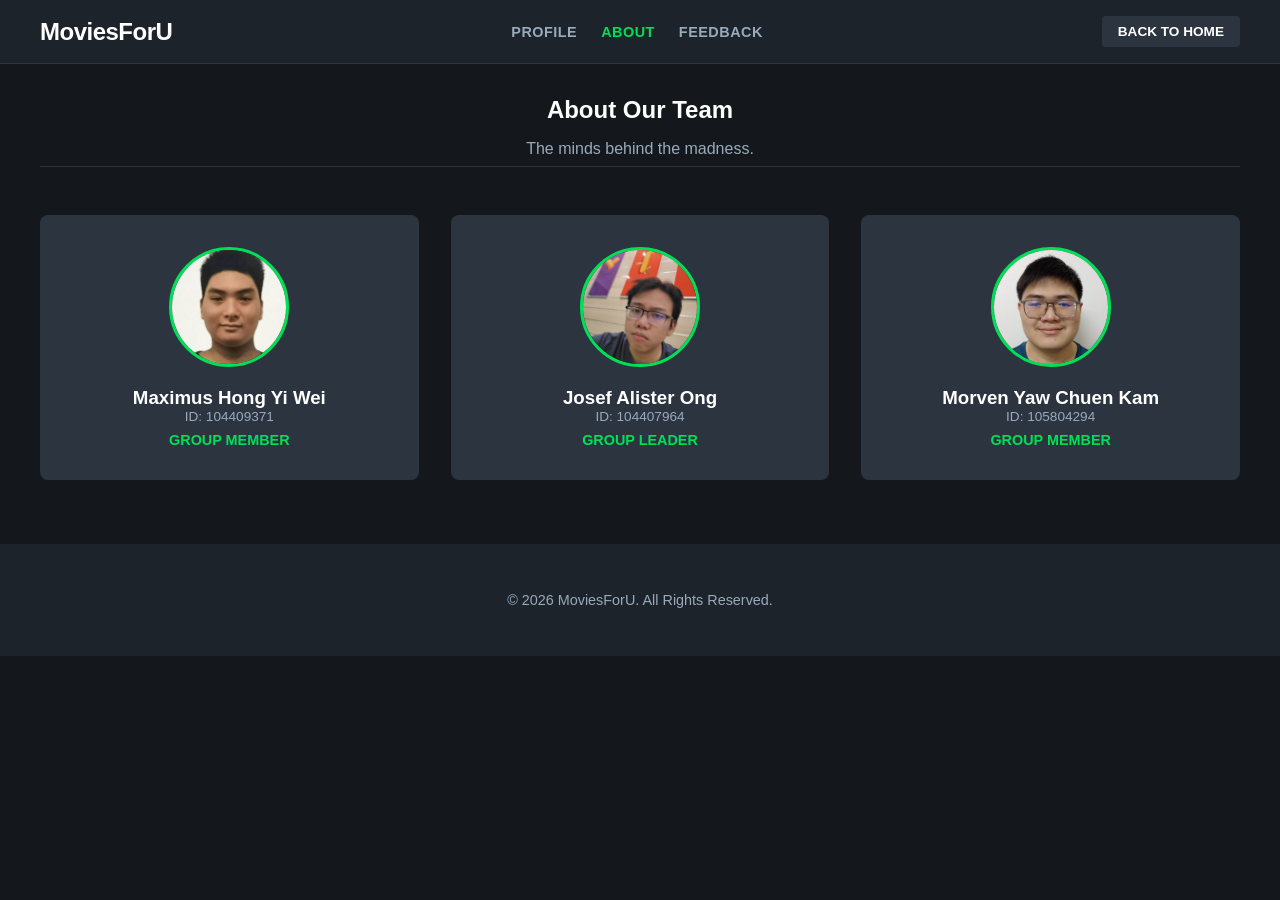
==== aboutus.html @ e536f819 "Add files via upload" ====
<!DOCTYPE html>
<html lang="en">
<head>
    <meta charset="UTF-8">
    <meta name="viewport" content="width=device-width, initial-scale=1.0">
    <title>About Us - MoviesForU</title>
    <link rel="stylesheet" href="style.css">
</head>
<body>

<header>
    <div class="container">
        <nav>
            <div class="logo"><a href="index.html">MoviesForU</a></div>
            <div class="nav-links">
                <a href="profile.html" class="protected-link">Profile</a>
                <a href="aboutus.html" style="color: var(--accent-green);">About</a>
                <a href="feedback.html">Feedback</a>
            </div>
            <div class="nav-right">
                <a href="index.html" class="btn">Back to Home</a>
            </div>
        </nav>
    </div>
</header>

<main class="container">
    <section class="about-section">
        <div class="section-header" style="text-align: center; margin-top: 2rem;">
            <h1>About Our Team</h1>
            <p style="color: var(--text-main); margin-top: 1rem;">The minds behind the madness.</p>
        </div>

        <div class="team-grid">
            <div class="team-card">
                <img src="images/maximus.jpeg" alt="Member 1">
                <h3>Maximus Hong Yi Wei</h3>
                <p class="student-id">ID: 104409371</p>
                <p class="role">Group Member</p>
            </div>

            <div class="team-card">
                <img src="images/josef.jpeg" alt="Member 2">
                <h3>Josef Alister Ong</h3>
                <p class="student-id">ID: 104407964</p>
                <p class="role">Group Leader</p>
            </div>

            <div class="team-card">
                <img src="images/morven.jpeg" alt="Member 3">
                <h3>Morven Yaw Chuen Kam</h3>
                <p class="student-id">ID: 105804294</p>
                <p class="role">Group Member</p>
            </div>
        </div>
    </section>
</main>

<footer>
    <div class="container"><p>© 2026 MoviesForU. All Rights Reserved.</p></div>
</footer>

</body>
</html>
---- style.css ----
:root {
    --bg-dark: #14181C;
    --bg-panel: #2C3440;
    --bg-nav: #1c232b;
    --accent-green: #00E054;
    --text-main: #9ab;
    --text-light: #fff;
    --poster-border: 1px solid rgba(255, 255, 255, 0.15);
}

/* Reset & Base Styles */
* {
    margin: 0;
    padding: 0;
    box-sizing: border-box;
    font-family: -apple-system, BlinkMacSystemFont, "Segoe UI", Roboto, Helvetica, Arial, sans-serif;
}

body {
    background-color: var(--bg-dark);
    color: var(--text-main);
    overflow-x: hidden;
}

a {
    text-decoration: none;
    color: inherit;
}

h1, h2, h3 {
    color: var(--text-light);
    font-weight: 600;
}

/* Container Layout */
.container {
    width: 95%;
    max-width: 1200px;
    margin: 0 auto;
}

/* Header & Navigation */
header {
    background-color: var(--bg-nav);
    border-bottom: 1px solid var(--bg-panel);
    position: sticky;
    top: 0;
    z-index: 100;
}

nav {
    display: flex;
    justify-content: space-between;
    align-items: center;
    padding: 1rem 0;
}

.logo {
    font-size: 1.5rem;
    font-weight: 800;
    color: var(--text-light);
    letter-spacing: -0.5px;
}

.nav-links {
    display: flex;
    gap: 1.5rem;
    align-items: center;
    font-size: 0.9rem;
    text-transform: uppercase;
    font-weight: 600;
    letter-spacing: 0.5px;
}

.nav-links a {
    transition: color 0.2s ease;
}

.nav-links a:hover {
    color: var(--accent-green);
}

.nav-right {
    display: flex;
    align-items: center;
    gap: 1rem;
}

/* Search Bar */
.search-box {
    position: relative;
    display: flex;
}

.search-box input {
    background: var(--bg-panel);
    border: 1px solid transparent;
    color: var(--text-light);
    padding: 8px 16px;
    border-radius: 20px;
    font-size: 0.85rem;
    width: 100%;
    max-width: 250px;
    transition: all 0.3s ease;
}

.search-box input:focus {
    outline: none;
    background: var(--text-light);
    color: var(--bg-dark);
    border-color: var(--accent-green);
}

/* Buttons */
.btn {
    background: var(--bg-panel);
    color: var(--text-light);
    padding: 8px 16px;
    border-radius: 4px;
    font-size: 0.85rem;
    font-weight: bold;
    text-transform: uppercase;
    transition: background 0.2s;
}

.btn.primary {
    background: var(--accent-green);
    color: #000;
}

.btn:hover {
    background: var(--text-light);
    color: var(--bg-dark);
}

.btn.primary:hover {
    background: #00c047;
    color: #fff;
}

/* Hero Section */
.hero {
    text-align: center;
    padding: 4rem 1rem;
    background: linear-gradient(to bottom, var(--bg-nav), var(--bg-dark));
}

.hero h1 {
    font-size: clamp(2rem, 5vw, 3.5rem);
    margin-bottom: 0.5rem;
}

.hero p {
    font-size: clamp(1rem, 2vw, 1.25rem);
    color: var(--text-main);
}

/* Fluid Movie Categories */
.movie-category {
    padding: 2rem 0;
    border-bottom: 1px solid var(--bg-panel);
}

.movie-category-header {
    display: flex;
    justify-content: space-between;
    align-items: baseline;
    margin-bottom: 1rem;
}

.movie-category h2 {
    font-size: 1.1rem;
    text-transform: uppercase;
    letter-spacing: 1px;
    color: var(--text-main);
}

.movie-category h2:hover {
    color: var(--accent-green);
    cursor: pointer;
}

/* Horizontal Scrolling Grid */
.movie-wrapper {
    position: relative;
}

.movie-grid {
    display: flex;
    gap: 12px;
    overflow-x: auto;
    scroll-behavior: smooth;
    scroll-snap-type: x mandatory;
    padding-bottom: 15px;
    scrollbar-width: thin;
    scrollbar-color: var(--bg-panel) transparent;
}

.movie-grid::-webkit-scrollbar {
    height: 8px;
}

.movie-grid::-webkit-scrollbar-thumb {
    background-color: var(--bg-panel);
    border-radius: 10px;
}

/* Fluid Poster Cards */
.movie-card {
    flex: 0 0 calc(16.666% - 10px);
    min-width: 140px;
    scroll-snap-align: start;
    position: relative;
    border-radius: 4px;
    overflow: hidden;
    transition: transform 0.2s ease, z-index 0.2s ease;
}

.movie-card:hover {
    transform: scale(1.05);
    z-index: 10;
}

.movie-card img {
    width: 100%;
    aspect-ratio: 2 / 3;
    object-fit: cover;
    display: block;
    border: var(--poster-border);
    border-radius: 4px;
    transition: border-color 0.2s ease;
}

.movie-card:hover img {
    border-color: var(--accent-green);
}

/* Scroll Buttons */
.scroll-btn {
    position: absolute;
    top: 50%;
    transform: translateY(-50%);
    width: 40px;
    height: 40px;
    border-radius: 50%;
    border: none;
    cursor: pointer;
    background: rgba(44, 52, 64, 0.9);
    color: var(--text-light);
    font-size: 1.2rem;
    z-index: 20;
    display: flex;
    align-items: center;
    justify-content: center;
    transition: all 0.2s;
    opacity: 0.7;
}

.scroll-btn:hover {
    background: var(--accent-green);
    color: #000;
    opacity: 1;
}

.left { left: -20px; }
.right { right: -20px; }

/* Footer */
footer {
    text-align: center;
    padding: 3rem 1rem;
    font-size: 0.9rem;
    color: var(--text-main);
    background-color: var(--bg-nav);
    margin-top: 4rem;
}

/* Responsive Breakpoints */
@media (max-width: 1024px) {
    .movie-card { flex: 0 0 calc(20% - 10px); }
}
@media (max-width: 768px) {
    .nav-links { display: none; }
    .movie-card { flex: 0 0 calc(25% - 10px); }
    .scroll-btn { display: none; }
}
@media (max-width: 480px) {
    .movie-card { flex: 0 0 calc(33.333% - 10px); }
}




/* Profile Section */



.profile-header {
    display: flex;
    justify-content: space-between;
    align-items: center;
    padding: 3rem 0;
    border-bottom: 1px solid var(--bg-panel);
    flex-wrap: wrap;
    gap: 2rem;
}

.profile-info {
    display: flex;
    align-items: center;
    gap: 1.5rem;
}

.avatar img {
    width: 100px;
    height: 100px;
    border-radius: 50%;
    object-fit: cover;
    border: 2px solid var(--bg-panel);
}

.user-details h1 {
    font-size: 2rem;
    margin-bottom: 0.5rem;
}

/* Stats */
.profile-stats {
    display: flex;
    gap: 2rem;
}

.stat-box {
    text-align: center;
    display: flex;
    flex-direction: column;
}

.stat-number {
    font-size: 1.5rem;
    font-weight: bold;
    color: var(--text-light);
}

.stat-label {
    font-size: 0.8rem;
    text-transform: uppercase;
    color: var(--text-main);
    letter-spacing: 1px;
}

/* Sub-Navigation */
.profile-nav {
    display: flex;
    gap: 2rem;
    padding: 0;
    border-bottom: 1px solid var(--bg-panel);
    margin-bottom: 2rem;
}

.profile-nav a {
    padding: 1rem 0;
    font-size: 0.9rem;
    text-transform: uppercase;
    font-weight: 600;
    letter-spacing: 0.5px;
    color: var(--text-main);
    border-bottom: 2px solid transparent;
    transition: all 0.2s;
}

.profile-nav a:hover {
    color: var(--text-light);
}

.profile-nav a.active {
    color: var(--text-light);
    border-bottom-color: var(--accent-green);
}

/* Profile Grid Layout */
.profile-content {
    display: grid;
    grid-template-columns: 2.5fr 1fr;
    gap: 3rem;
}

/* Favorites Grid */
.section-header {
    margin-bottom: 1rem;
    padding-bottom: 0.5rem;
    border-bottom: 1px solid var(--bg-panel);
}

.section-header h2 {
    font-size: 1rem;
    text-transform: uppercase;
    letter-spacing: 1px;
    color: var(--text-main);
}

.favorites-grid {
    display: grid;
    grid-template-columns: repeat(4, 1fr);
    gap: 15px;
    margin-bottom: 3rem;
}

/* Activity List */
.activity-list {
    display: flex;
    flex-direction: column;
    gap: 1.5rem;
}

.activity-item {
    display: flex;
    gap: 1.5rem;
    background: var(--bg-panel);
    padding: 1rem;
    border-radius: 4px;
}

.activity-poster {
    width: 60px;
    aspect-ratio: 2 / 3;
    border-radius: 4px;
    object-fit: cover;
}

.activity-details h3 {
    font-size: 1.2rem;
    margin-bottom: 0.2rem;
}

.activity-details h3 span {
    font-size: 0.9rem;
    color: var(--text-main);
    font-weight: normal;
}

.rating {
    color: var(--accent-green);
    margin-bottom: 0.5rem;
    letter-spacing: 2px;
}

.review-preview {
    font-size: 0.95rem;
    color: #ccc;
    line-height: 1.4;
}

/* Sidebar */
.profile-sidebar {
    display: flex;
    flex-direction: column;
    gap: 2rem;
}

.sidebar-section h3 {
    font-size: 0.9rem;
    text-transform: uppercase;
    letter-spacing: 1px;
    color: var(--text-main);
    margin-bottom: 0.8rem;
    border-bottom: 1px solid var(--bg-panel);
    padding-bottom: 0.5rem;
}

.sidebar-section p {
    font-size: 0.95rem;
    line-height: 1.5;
    margin-bottom: 0.5rem;
}

.sidebar-section strong {
    color: var(--text-light);
}

/* Responsive adjustments for Profile */
@media (max-width: 768px) {
    .profile-content {
        grid-template-columns: 1fr; /* Stack sidebar under main content on mobile */
    }
    .profile-nav {
        overflow-x: auto; /* Allow side-scrolling for tabs on mobile */
        white-space: nowrap;
    }
}


/* Logged-in Header Profile Link */
.nav-profile-link {
    display: flex;
    align-items: center;
    gap: 10px;
    font-size: 0.9rem;
    font-weight: 600;
    color: var(--text-light);
    transition: color 0.2s;
}

.nav-profile-link:hover {
    color: var(--accent-green);
}

.nav-avatar {
    width: 32px;
    height: 32px;
    border-radius: 50%;
    border: 1px solid var(--accent-green);
    object-fit: cover;
}




/* =========================================
   AUTHENTICATION PAGES (Login / Signup)
   ========================================= */

.auth-wrapper {
    display: flex;
    justify-content: center;
    align-items: center;
    min-height: calc(100vh - 250px); /* Centers vertically between header and footer */
    padding: 3rem 1rem;
}

.auth-box {
    background: var(--bg-panel);
    padding: 2.5rem;
    border-radius: 8px;
    width: 100%;
    max-width: 400px;
    box-shadow: 0 10px 30px rgba(0, 0, 0, 0.5);
}

.auth-box h2 {
    font-size: 1.8rem;
    margin-bottom: 0.5rem;
    text-align: center;
}

.auth-subtitle {
    text-align: center;
    color: var(--text-main);
    margin-bottom: 2rem;
    font-size: 0.9rem;
}

.auth-form {
    display: flex;
    flex-direction: column;
    gap: 1.5rem;
}

.form-group {
    display: flex;
    flex-direction: column;
    gap: 0.5rem;
}

.form-group label {
    font-size: 0.85rem;
    text-transform: uppercase;
    font-weight: bold;
    color: var(--text-main);
    letter-spacing: 0.5px;
}

.form-input {
    background: var(--bg-dark);
    border: 1px solid transparent;
    color: var(--text-light);
    padding: 12px 16px;
    border-radius: 4px;
    font-size: 1rem;
    transition: all 0.3s ease;
}

.form-input:focus {
    outline: none;
    border-color: var(--accent-green);
    background: #1a2026;
}

.btn.full-width {
    width: 100%;
    padding: 12px;
    font-size: 1rem;
    margin-top: 0.5rem;
}

.auth-links {
    display: flex;
    justify-content: space-between;
    margin-top: 1rem;
    font-size: 0.85rem;
}

.auth-links a {
    color: var(--text-main);
    transition: color 0.2s;
}

.auth-links a:hover {
    color: var(--accent-green);
}

/* =========================================
   MODALS (Pop-ups)
   ========================================= */
.modal-overlay {
    display: none; /* Hidden by default */
    position: fixed;
    top: 0; left: 0; width: 100%; height: 100%;
    background: rgba(0, 0, 0, 0.85);
    z-index: 1000;
    justify-content: center;
    align-items: center;
    backdrop-filter: blur(5px);
}

.modal-content {
    background: var(--bg-panel);
    padding: 2.5rem;
    border-radius: 8px;
    width: 90%;
    max-width: 450px;
    position: relative;
    box-shadow: 0 10px 30px rgba(0,0,0,0.8);
    animation: slideUp 0.3s ease-out;
}

@keyframes slideUp {
    from { transform: translateY(30px); opacity: 0; }
    to { transform: translateY(0); opacity: 1; }
}

.close-btn {
    position: absolute;
    top: 15px; right: 20px;
    background: none;
    border: none;
    color: var(--text-main);
    font-size: 1.5rem;
    cursor: pointer;
    transition: color 0.2s;
}

.close-btn:hover { color: var(--text-light); }

.modal-header {
    display: flex;
    gap: 1.5rem;
    margin-bottom: 1.5rem;
    align-items: center;
}

.modal-poster {
    width: 80px;
    border-radius: 4px;
    border: var(--poster-border);
}

.success-message {
    background-color: rgba(0, 224, 84, 0.1);
    color: var(--accent-green);
    padding: 12px;
    border-radius: 4px;
    text-align: center;
    border: 1px solid var(--accent-green);
}

select.form-input, textarea.form-input {
    font-family: inherit;
    resize: vertical;
}

/* =========================================
   ABOUT US PAGE
   ========================================= */
.team-grid {
    display: grid;
    grid-template-columns: repeat(auto-fit, minmax(250px, 1fr));
    gap: 2rem;
    margin-top: 3rem;
}

.team-card {
    background: var(--bg-panel);
    padding: 2rem;
    border-radius: 8px;
    text-align: center;
    transition: transform 0.2s;
}

.team-card:hover { transform: translateY(-5px); }

.team-card img {
    width: 120px;
    height: 120px;
    border-radius: 50%;
    object-fit: cover;
    border: 3px solid var(--accent-green);
    margin-bottom: 1rem;
}

.student-id {
    color: var(--text-main);
    font-size: 0.85rem;
    margin-bottom: 0.5rem;
}

.role {
    color: var(--accent-green);
    font-weight: bold;
    font-size: 0.9rem;
    text-transform: uppercase;
}



/* =========================================
   PROFILE PAGE UPDATES (Tabs & Bio)
   ========================================= */

.profile-bio {
    color: var(--text-main);
    font-size: 0.95rem;
    line-height: 1.5;
    margin-top: 0.8rem;
    max-width: 600px;
    font-style: italic;
    border-left: 3px solid var(--bg-panel);
    padding-left: 15px;
}

/* Static Grid for the 'My Catalogue' Tab */
.catalogue-grid {
    display: grid;
    grid-template-columns: repeat(auto-fill, minmax(140px, 1fr));
    gap: 15px;
    margin-top: 1rem;
    margin-bottom: 3rem;
}

.catalogue-grid .movie-card {
    transition: transform 0.2s ease, z-index 0.2s ease;
}

.catalogue-grid .movie-card:hover {
    transform: scale(1.05);
    z-index: 10;
}

/* Ensure the tab content transitions smoothly */
.tab-content {
    animation: fadeIn 0.3s ease-in-out;
}

@keyframes fadeIn {
    from { opacity: 0; transform: translateY(5px); }
    to { opacity: 1; transform: translateY(0); }
}



/* =========================================
   LOGGED FILMS DIARY SECTION
   ========================================= */

.logged-list {
    display: flex;
    flex-direction: column;
    gap: 1rem;
    max-width: 800px;
    margin-bottom: 3rem;
}

.logged-item {
    background: var(--bg-panel);
    padding: 1.2rem 1.5rem;
    border-radius: 4px;
    border-left: 4px solid var(--accent-green);
    animation: fadeIn 0.3s ease-in-out;
}

.logged-details h3 {
    font-size: 1.2rem;
    margin-bottom: 0.3rem;
    color: var(--text-light);
}

.logged-details p {
    font-size: 0.9rem;
    color: var(--text-main);
}
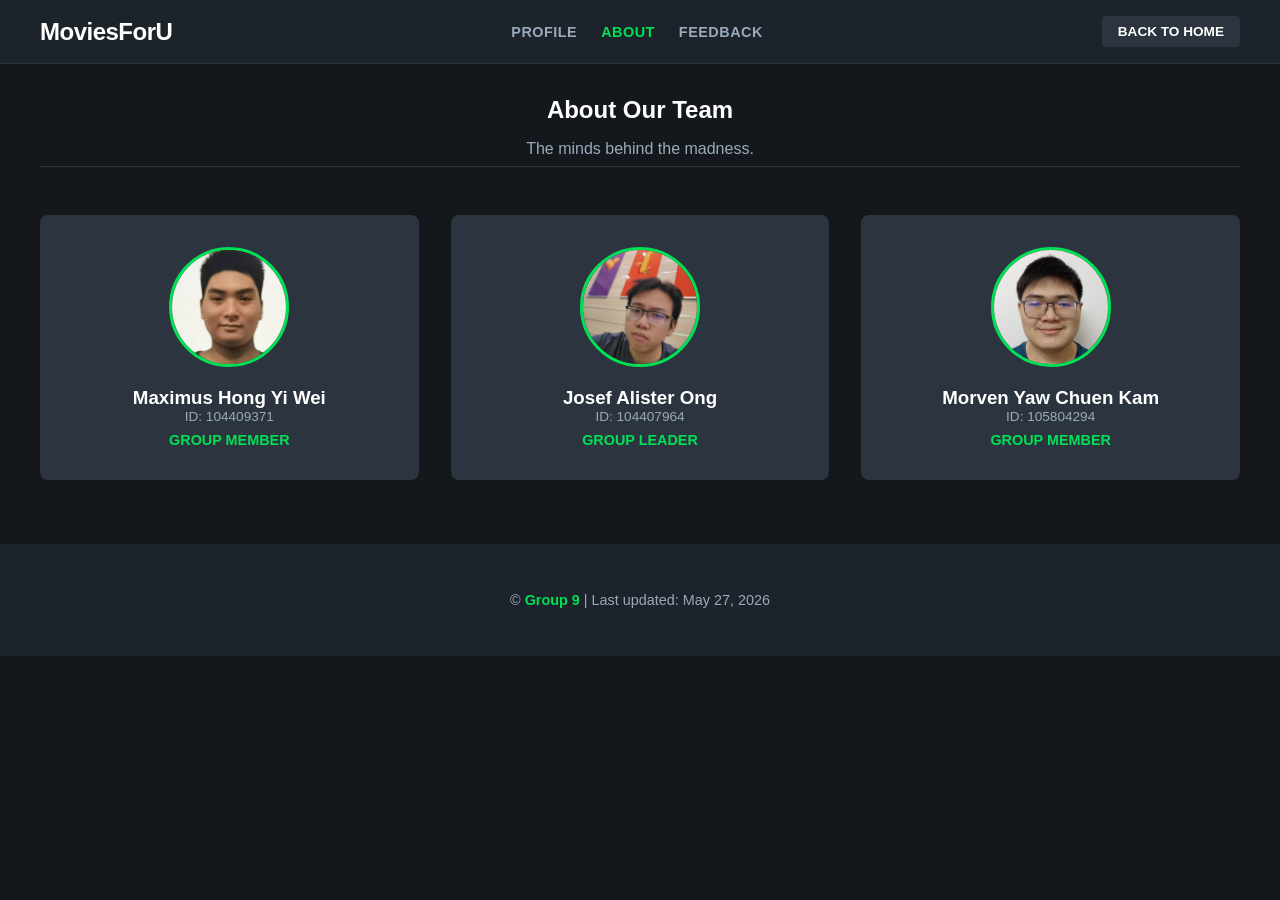
==== commit ee87eab8: "Revise footer content in aboutus.html Updated footer with group information and last updated date." ====
--- a/aboutus.html
+++ b/aboutus.html
@@ -57,8 +57,10 @@
 </main>
 
 <footer>
-    <div class="container"><p>© 2026 MoviesForU. All Rights Reserved.</p></div>
+    <div class="container">
+        <p>© <a href="aboutus.html" class="footer-link">Group 9</a> | Last updated: May 27, 2026</p>
+    </div>
 </footer>
 
 </body>
-</html>+</html>
--- a/style.css
+++ b/style.css
@@ -799,3 +799,22 @@
     font-size: 0.9rem;
     color: var(--text-main);
 }
+
+
+/* =========================================
+   FOOTER LINK STYLING
+   ========================================= */
+footer p {
+    color: var(--text-main);
+}
+
+footer a.footer-link {
+    color: var(--accent-green);
+    font-weight: bold;
+    text-decoration: none;
+    transition: color 0.2s ease;
+}
+
+footer a.footer-link:hover {
+    color: var(--text-light);
+}
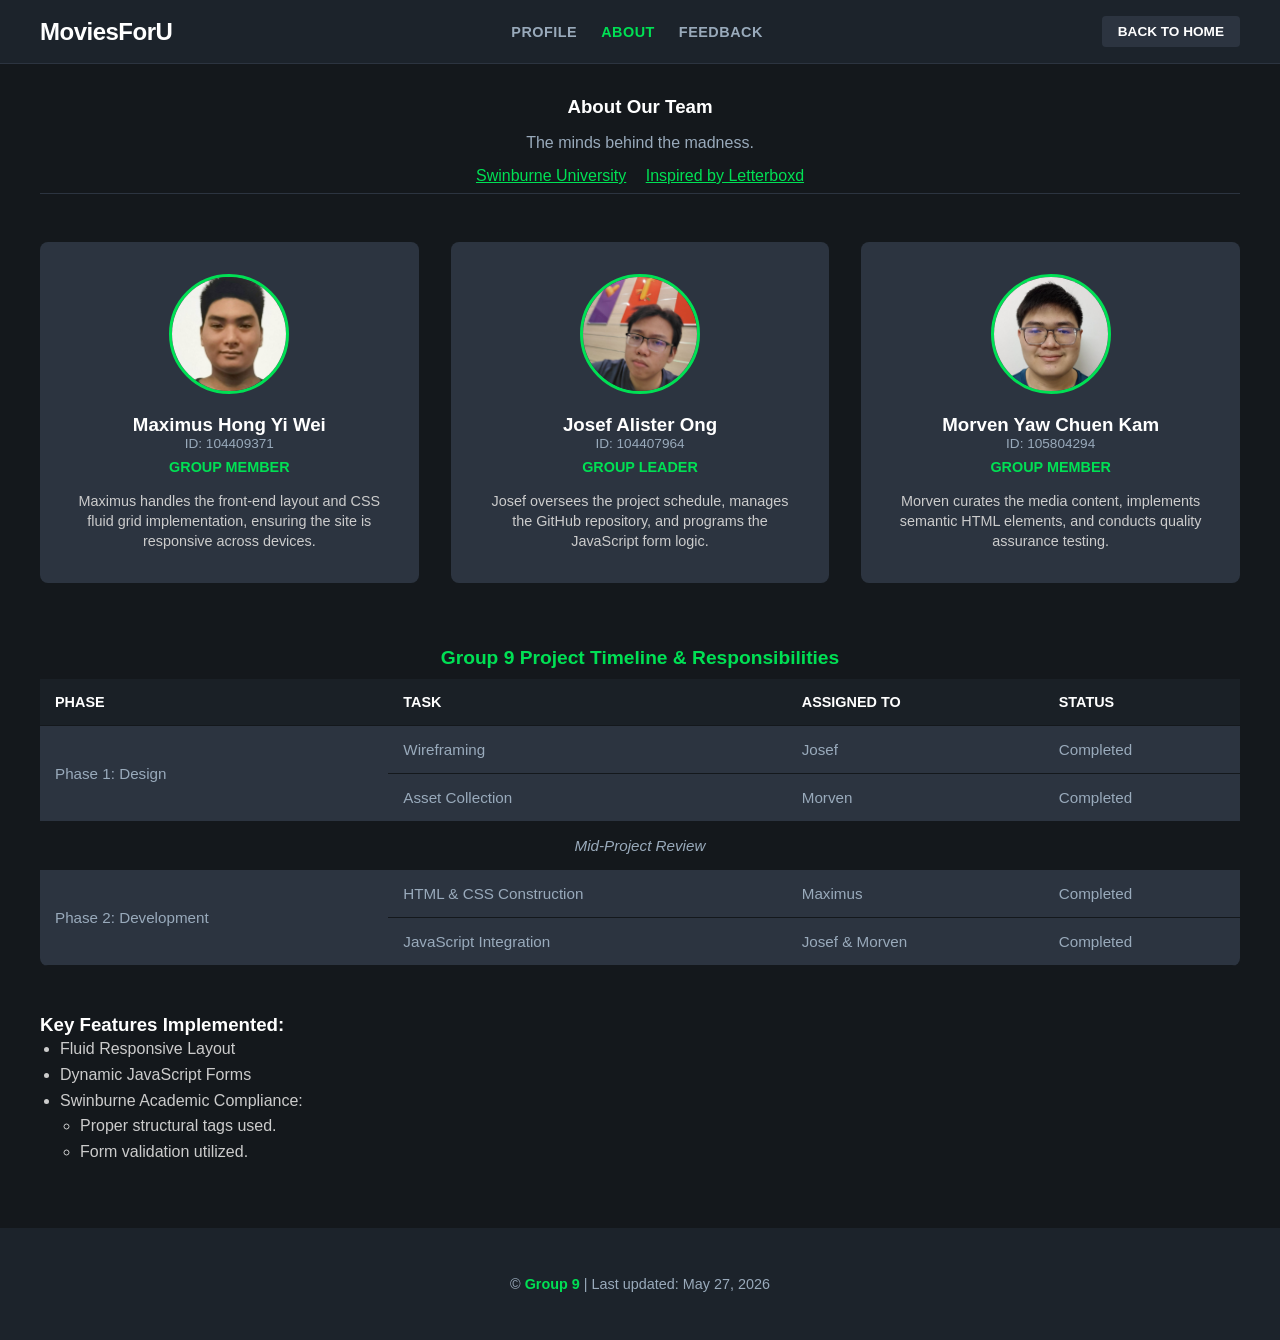
==== commit 6516791d: "Update aboutus.html" ====
--- a/aboutus.html
+++ b/aboutus.html
@@ -12,11 +12,11 @@
     <div class="container">
         <nav>
             <div class="logo"><a href="index.html">MoviesForU</a></div>
-            <div class="nav-links">
-                <a href="profile.html" class="protected-link">Profile</a>
-                <a href="aboutus.html" style="color: var(--accent-green);">About</a>
-                <a href="feedback.html">Feedback</a>
-            </div>
+            <ul class="nav-links">
+                <li><a href="profile.html" class="protected-link">Profile</a></li>
+                <li><a href="aboutus.html" style="color: var(--accent-green);">About</a></li>
+                <li><a href="feedback.html">Feedback</a></li>
+            </ul>
             <div class="nav-right">
                 <a href="index.html" class="btn">Back to Home</a>
             </div>
@@ -24,37 +24,101 @@
     </div>
 </header>
 
-<main class="container">
+<article class="container">
     <section class="about-section">
         <div class="section-header" style="text-align: center; margin-top: 2rem;">
             <h1>About Our Team</h1>
             <p style="color: var(--text-main); margin-top: 1rem;">The minds behind the madness.</p>
+            
+            <div style="margin-top: 15px;">
+                <a href="https://www.swinburne.edu.my/" target="_blank" style="color: var(--accent-green); text-decoration: underline; margin-right: 15px;">Swinburne University</a>
+                <a href="https://letterboxd.com" target="_blank" style="color: var(--accent-green); text-decoration: underline;">Inspired by Letterboxd</a>
+            </div>
         </div>
 
         <div class="team-grid">
             <div class="team-card">
-                <img src="images/maximus.jpeg" alt="Member 1">
+                <img src="images/maximus.jpeg" alt="Maximus Hong Yi Wei">
                 <h3>Maximus Hong Yi Wei</h3>
                 <p class="student-id">ID: 104409371</p>
                 <p class="role">Group Member</p>
+                <p class="member-desc">Maximus handles the front-end layout and CSS fluid grid implementation, ensuring the site is responsive across devices.</p>
             </div>
 
             <div class="team-card">
-                <img src="images/josef.jpeg" alt="Member 2">
+                <img src="images/josef.jpeg" alt="Josef Alister Ong">
                 <h3>Josef Alister Ong</h3>
                 <p class="student-id">ID: 104407964</p>
                 <p class="role">Group Leader</p>
+                <p class="member-desc">Josef oversees the project schedule, manages the GitHub repository, and programs the JavaScript form logic.</p>
             </div>
 
             <div class="team-card">
-                <img src="images/morven.jpeg" alt="Member 3">
+                <img src="images/morven.jpeg" alt="Morven Yaw Chuen Kam">
                 <h3>Morven Yaw Chuen Kam</h3>
                 <p class="student-id">ID: 105804294</p>
                 <p class="role">Group Member</p>
+                <p class="member-desc">Morven curates the media content, implements semantic HTML elements, and conducts quality assurance testing.</p>
             </div>
         </div>
+
+        <div style="margin-top: 4rem;">
+            <table class="academic-table">
+                <caption>Group 9 Project Timeline & Responsibilities</caption>
+                <thead>
+                    <tr>
+                        <th>Phase</th>
+                        <th>Task</th>
+                        <th>Assigned To</th>
+                        <th>Status</th>
+                    </tr>
+                </thead>
+                <tbody>
+                    <tr>
+                        <td rowspan="2">Phase 1: Design</td>
+                        <td>Wireframing</td>
+                        <td>Josef</td>
+                        <td>Completed</td>
+                    </tr>
+                    <tr>
+                        <td>Asset Collection</td>
+                        <td>Morven</td>
+                        <td>Completed</td>
+                    </tr>
+                    <tr>
+                        <td colspan="4" style="text-align: center; background-color: var(--bg-dark); font-style: italic;">Mid-Project Review</td>
+                    </tr>
+                    <tr>
+                        <td rowspan="2">Phase 2: Development</td>
+                        <td>HTML & CSS Construction</td>
+                        <td>Maximus</td>
+                        <td>Completed</td>
+                    </tr>
+                    <tr>
+                        <td>JavaScript Integration</td>
+                        <td>Josef & Morven</td>
+                        <td>Completed</td>
+                    </tr>
+                </tbody>
+            </table>
+            
+            <div class="about-lists">
+                <h3>Key Features Implemented:</h3>
+                <ul>
+                    <li>Fluid Responsive Layout</li>
+                    <li>Dynamic JavaScript Forms</li>
+                    <li>Swinburne Academic Compliance:
+                        <ul>
+                            <li>Proper structural tags used.</li>
+                            <li>Form validation utilized.</li>
+                        </ul>
+                    </li>
+                </ul>
+            </div>
+        </div>
+
     </section>
-</main>
+</article>
 
 <footer>
     <div class="container">
--- a/style.css
+++ b/style.css
@@ -1,4 +1,6 @@
-
+/* =========================================
+   VARIABLES & COLOR THEME
+   ========================================= */
 :root {
     --bg-dark: #14181C;
     --bg-panel: #2C3440;
@@ -9,7 +11,9 @@
     --poster-border: 1px solid rgba(255, 255, 255, 0.15);
 }
 
-/* Reset & Base Styles */
+/* =========================================
+   RESET & BASE STYLES
+   ========================================= */
 * {
     margin: 0;
     padding: 0;
@@ -33,14 +37,16 @@
     font-weight: 600;
 }
 
-/* Container Layout */
+/* Container Layout utilizing percentage widths for fluid layout */
 .container {
     width: 95%;
     max-width: 1200px;
     margin: 0 auto;
 }
 
-/* Header & Navigation */
+/* =========================================
+   HEADER & NAVIGATION
+   ========================================= */
 header {
     background-color: var(--bg-nav);
     border-bottom: 1px solid var(--bg-panel);
@@ -63,21 +69,26 @@
     letter-spacing: -0.5px;
 }
 
-.nav-links {
+/* Unordered list styling for navigation (Assignment Requirement) */
+ul.nav-links {
+    list-style: none; /* Removes bullet points */
     display: flex;
     gap: 1.5rem;
     align-items: center;
+}
+
+ul.nav-links li {
     font-size: 0.9rem;
     text-transform: uppercase;
     font-weight: 600;
     letter-spacing: 0.5px;
 }
 
-.nav-links a {
+ul.nav-links a {
     transition: color 0.2s ease;
 }
 
-.nav-links a:hover {
+ul.nav-links a:hover {
     color: var(--accent-green);
 }
 
@@ -87,7 +98,32 @@
     gap: 1rem;
 }
 
-/* Search Bar */
+/* Logged-in Header Profile Link */
+.nav-profile-link {
+    display: flex;
+    align-items: center;
+    gap: 10px;
+    font-size: 0.9rem;
+    font-weight: 600;
+    color: var(--text-light);
+    transition: color 0.2s;
+}
+
+.nav-profile-link:hover {
+    color: var(--accent-green);
+}
+
+.nav-avatar {
+    width: 32px;
+    height: 32px;
+    border-radius: 50%;
+    border: 1px solid var(--accent-green);
+    object-fit: cover;
+}
+
+/* =========================================
+   SEARCH BAR
+   ========================================= */
 .search-box {
     position: relative;
     display: flex;
@@ -112,7 +148,9 @@
     border-color: var(--accent-green);
 }
 
-/* Buttons */
+/* =========================================
+   BUTTONS
+   ========================================= */
 .btn {
     background: var(--bg-panel);
     color: var(--text-light);
@@ -139,7 +177,16 @@
     color: #fff;
 }
 
-/* Hero Section */
+.btn.full-width {
+    width: 100%;
+    padding: 12px;
+    font-size: 1rem;
+    margin-top: 0.5rem;
+}
+
+/* =========================================
+   HERO SECTION
+   ========================================= */
 .hero {
     text-align: center;
     padding: 4rem 1rem;
@@ -156,7 +203,9 @@
     color: var(--text-main);
 }
 
-/* Fluid Movie Categories */
+/* =========================================
+   MOVIE CATEGORIES & FLUID GRIDS
+   ========================================= */
 .movie-category {
     padding: 2rem 0;
     border-bottom: 1px solid var(--bg-panel);
@@ -176,12 +225,6 @@
     color: var(--text-main);
 }
 
-.movie-category h2:hover {
-    color: var(--accent-green);
-    cursor: pointer;
-}
-
-/* Horizontal Scrolling Grid */
 .movie-wrapper {
     position: relative;
 }
@@ -206,9 +249,9 @@
     border-radius: 10px;
 }
 
-/* Fluid Poster Cards */
 .movie-card {
-    flex: 0 0 calc(16.666% - 10px);
+    /* Fluid calculation: Shrinks based on container width */
+    flex: 0 0 calc(16.666% - 10px); 
     min-width: 140px;
     scroll-snap-align: start;
     position: relative;
@@ -236,7 +279,7 @@
     border-color: var(--accent-green);
 }
 
-/* Scroll Buttons */
+/* Scroll Buttons for Grid */
 .scroll-btn {
     position: absolute;
     top: 50%;
@@ -266,266 +309,14 @@
 .left { left: -20px; }
 .right { right: -20px; }
 
-/* Footer */
-footer {
-    text-align: center;
-    padding: 3rem 1rem;
-    font-size: 0.9rem;
-    color: var(--text-main);
-    background-color: var(--bg-nav);
-    margin-top: 4rem;
-}
-
-/* Responsive Breakpoints */
-@media (max-width: 1024px) {
-    .movie-card { flex: 0 0 calc(20% - 10px); }
-}
-@media (max-width: 768px) {
-    .nav-links { display: none; }
-    .movie-card { flex: 0 0 calc(25% - 10px); }
-    .scroll-btn { display: none; }
-}
-@media (max-width: 480px) {
-    .movie-card { flex: 0 0 calc(33.333% - 10px); }
-}
-
-
-
-
-/* Profile Section */
-
-
-
-.profile-header {
-    display: flex;
-    justify-content: space-between;
-    align-items: center;
-    padding: 3rem 0;
-    border-bottom: 1px solid var(--bg-panel);
-    flex-wrap: wrap;
-    gap: 2rem;
-}
-
-.profile-info {
-    display: flex;
-    align-items: center;
-    gap: 1.5rem;
-}
-
-.avatar img {
-    width: 100px;
-    height: 100px;
-    border-radius: 50%;
-    object-fit: cover;
-    border: 2px solid var(--bg-panel);
-}
-
-.user-details h1 {
-    font-size: 2rem;
-    margin-bottom: 0.5rem;
-}
-
-/* Stats */
-.profile-stats {
-    display: flex;
-    gap: 2rem;
-}
-
-.stat-box {
-    text-align: center;
-    display: flex;
-    flex-direction: column;
-}
-
-.stat-number {
-    font-size: 1.5rem;
-    font-weight: bold;
-    color: var(--text-light);
-}
-
-.stat-label {
-    font-size: 0.8rem;
-    text-transform: uppercase;
-    color: var(--text-main);
-    letter-spacing: 1px;
-}
-
-/* Sub-Navigation */
-.profile-nav {
-    display: flex;
-    gap: 2rem;
-    padding: 0;
-    border-bottom: 1px solid var(--bg-panel);
-    margin-bottom: 2rem;
-}
-
-.profile-nav a {
-    padding: 1rem 0;
-    font-size: 0.9rem;
-    text-transform: uppercase;
-    font-weight: 600;
-    letter-spacing: 0.5px;
-    color: var(--text-main);
-    border-bottom: 2px solid transparent;
-    transition: all 0.2s;
-}
-
-.profile-nav a:hover {
-    color: var(--text-light);
-}
-
-.profile-nav a.active {
-    color: var(--text-light);
-    border-bottom-color: var(--accent-green);
-}
-
-/* Profile Grid Layout */
-.profile-content {
-    display: grid;
-    grid-template-columns: 2.5fr 1fr;
-    gap: 3rem;
-}
-
-/* Favorites Grid */
-.section-header {
-    margin-bottom: 1rem;
-    padding-bottom: 0.5rem;
-    border-bottom: 1px solid var(--bg-panel);
-}
-
-.section-header h2 {
-    font-size: 1rem;
-    text-transform: uppercase;
-    letter-spacing: 1px;
-    color: var(--text-main);
-}
-
-.favorites-grid {
-    display: grid;
-    grid-template-columns: repeat(4, 1fr);
-    gap: 15px;
-    margin-bottom: 3rem;
-}
-
-/* Activity List */
-.activity-list {
-    display: flex;
-    flex-direction: column;
-    gap: 1.5rem;
-}
-
-.activity-item {
-    display: flex;
-    gap: 1.5rem;
-    background: var(--bg-panel);
-    padding: 1rem;
-    border-radius: 4px;
-}
-
-.activity-poster {
-    width: 60px;
-    aspect-ratio: 2 / 3;
-    border-radius: 4px;
-    object-fit: cover;
-}
-
-.activity-details h3 {
-    font-size: 1.2rem;
-    margin-bottom: 0.2rem;
-}
-
-.activity-details h3 span {
-    font-size: 0.9rem;
-    color: var(--text-main);
-    font-weight: normal;
-}
-
-.rating {
-    color: var(--accent-green);
-    margin-bottom: 0.5rem;
-    letter-spacing: 2px;
-}
-
-.review-preview {
-    font-size: 0.95rem;
-    color: #ccc;
-    line-height: 1.4;
-}
-
-/* Sidebar */
-.profile-sidebar {
-    display: flex;
-    flex-direction: column;
-    gap: 2rem;
-}
-
-.sidebar-section h3 {
-    font-size: 0.9rem;
-    text-transform: uppercase;
-    letter-spacing: 1px;
-    color: var(--text-main);
-    margin-bottom: 0.8rem;
-    border-bottom: 1px solid var(--bg-panel);
-    padding-bottom: 0.5rem;
-}
-
-.sidebar-section p {
-    font-size: 0.95rem;
-    line-height: 1.5;
-    margin-bottom: 0.5rem;
-}
-
-.sidebar-section strong {
-    color: var(--text-light);
-}
-
-/* Responsive adjustments for Profile */
-@media (max-width: 768px) {
-    .profile-content {
-        grid-template-columns: 1fr; /* Stack sidebar under main content on mobile */
-    }
-    .profile-nav {
-        overflow-x: auto; /* Allow side-scrolling for tabs on mobile */
-        white-space: nowrap;
-    }
-}
-
-
-/* Logged-in Header Profile Link */
-.nav-profile-link {
-    display: flex;
-    align-items: center;
-    gap: 10px;
-    font-size: 0.9rem;
-    font-weight: 600;
-    color: var(--text-light);
-    transition: color 0.2s;
-}
-
-.nav-profile-link:hover {
-    color: var(--accent-green);
-}
-
-.nav-avatar {
-    width: 32px;
-    height: 32px;
-    border-radius: 50%;
-    border: 1px solid var(--accent-green);
-    object-fit: cover;
-}
-
-
-
-
-/* =========================================
-   AUTHENTICATION PAGES (Login / Signup)
-   ========================================= */
-
+/* =========================================
+   AUTHENTICATION & FORMS
+   ========================================= */
 .auth-wrapper {
     display: flex;
     justify-content: center;
     align-items: center;
-    min-height: calc(100vh - 250px); /* Centers vertically between header and footer */
+    min-height: calc(100vh - 250px);
     padding: 3rem 1rem;
 }
 
@@ -587,11 +378,9 @@
     background: #1a2026;
 }
 
-.btn.full-width {
-    width: 100%;
-    padding: 12px;
-    font-size: 1rem;
-    margin-top: 0.5rem;
+select.form-input, textarea.form-input {
+    font-family: inherit;
+    resize: vertical;
 }
 
 .auth-links {
@@ -610,11 +399,40 @@
     color: var(--accent-green);
 }
 
+/* Form Styling Additions for Assignment Requirements */
+fieldset {
+    border: 1px solid var(--text-main);
+    border-radius: 8px;
+    padding: 1.5rem;
+    margin-bottom: 1.5rem;
+}
+
+legend {
+    padding: 0 10px;
+    color: var(--accent-green);
+    font-weight: bold;
+    text-transform: uppercase;
+    font-size: 0.9rem;
+}
+
+.form-table {
+    width: 100%;
+}
+
+.form-table td {
+    padding: 10px 0;
+    vertical-align: top;
+}
+
+.form-table td:first-child {
+    width: 30%;
+}
+
 /* =========================================
    MODALS (Pop-ups)
    ========================================= */
 .modal-overlay {
-    display: none; /* Hidden by default */
+    display: none; 
     position: fixed;
     top: 0; left: 0; width: 100%; height: 100%;
     background: rgba(0, 0, 0, 0.85);
@@ -632,6 +450,7 @@
     max-width: 450px;
     position: relative;
     box-shadow: 0 10px 30px rgba(0,0,0,0.8);
+    /* Slide up animation for complex CSS requirement */
     animation: slideUp 0.3s ease-out;
 }
 
@@ -675,9 +494,15 @@
     border: 1px solid var(--accent-green);
 }
 
-select.form-input, textarea.form-input {
-    font-family: inherit;
-    resize: vertical;
+.error-message {
+    background-color: rgba(255, 68, 68, 0.1);
+    color: #ff4444;
+    padding: 12px;
+    border-radius: 4px;
+    font-size: 0.85rem;
+    border: 1px solid #ff4444;
+    text-align: center;
+    margin-bottom: 0.5rem;
 }
 
 /* =========================================
@@ -720,13 +545,233 @@
     font-weight: bold;
     font-size: 0.9rem;
     text-transform: uppercase;
-}
-
-
-
-/* =========================================
-   PROFILE PAGE UPDATES (Tabs & Bio)
-   ========================================= */
+    margin-bottom: 1rem;
+}
+
+.member-desc {
+    font-size: 0.9rem;
+    line-height: 1.4;
+    color: #ccc;
+}
+
+/* Academic Table Requirement Styles */
+.academic-table {
+    width: 100%;
+    border-collapse: collapse;
+    margin: 3rem 0;
+    background-color: var(--bg-panel);
+    border-radius: 8px;
+    overflow: hidden;
+}
+
+.academic-table caption {
+    caption-side: top;
+    font-size: 1.2rem;
+    color: var(--accent-green);
+    margin-bottom: 10px;
+    font-weight: bold;
+}
+
+.academic-table th, .academic-table td {
+    padding: 15px;
+    text-align: left;
+    border-bottom: 1px solid var(--bg-dark);
+}
+
+.academic-table th {
+    background-color: #1a2026;
+    color: var(--text-light);
+    text-transform: uppercase;
+    font-size: 0.9rem;
+}
+
+.academic-table td {
+    font-size: 0.95rem;
+}
+
+/* Nested lists requirement styles */
+.about-lists ul {
+    margin-left: 20px;
+    margin-bottom: 15px;
+    color: #ccc;
+    line-height: 1.6;
+}
+
+/* =========================================
+   PROFILE PAGE (Tabs & Bio)
+   ========================================= */
+.profile-header {
+    display: flex;
+    justify-content: space-between;
+    align-items: center;
+    padding: 3rem 0;
+    border-bottom: 1px solid var(--bg-panel);
+    flex-wrap: wrap;
+    gap: 2rem;
+}
+
+.profile-info {
+    display: flex;
+    align-items: center;
+    gap: 1.5rem;
+}
+
+.avatar img {
+    width: 100px;
+    height: 100px;
+    border-radius: 50%;
+    object-fit: cover;
+    border: 2px solid var(--bg-panel);
+}
+
+.user-details h1 {
+    font-size: 2rem;
+    margin-bottom: 0.5rem;
+}
+
+.profile-stats {
+    display: flex;
+    gap: 2rem;
+}
+
+.stat-box {
+    text-align: center;
+    display: flex;
+    flex-direction: column;
+}
+
+.stat-number {
+    font-size: 1.5rem;
+    font-weight: bold;
+    color: var(--text-light);
+}
+
+.stat-label {
+    font-size: 0.8rem;
+    text-transform: uppercase;
+    color: var(--text-main);
+    letter-spacing: 1px;
+}
+
+.profile-nav {
+    display: flex;
+    gap: 2rem;
+    padding: 0;
+    border-bottom: 1px solid var(--bg-panel);
+    margin-bottom: 2rem;
+}
+
+.profile-nav a {
+    padding: 1rem 0;
+    font-size: 0.9rem;
+    text-transform: uppercase;
+    font-weight: 600;
+    letter-spacing: 0.5px;
+    color: var(--text-main);
+    border-bottom: 2px solid transparent;
+    transition: all 0.2s;
+}
+
+.profile-nav a:hover {
+    color: var(--text-light);
+}
+
+.profile-nav a.active {
+    color: var(--text-light);
+    border-bottom-color: var(--accent-green);
+}
+
+.profile-content {
+    display: grid;
+    grid-template-columns: 2.5fr 1fr;
+    gap: 3rem;
+}
+
+.section-header {
+    margin-bottom: 1rem;
+    padding-bottom: 0.5rem;
+    border-bottom: 1px solid var(--bg-panel);
+}
+
+.section-header h2 {
+    font-size: 1rem;
+    text-transform: uppercase;
+    letter-spacing: 1px;
+    color: var(--text-main);
+}
+
+.favorites-grid {
+    display: grid;
+    grid-template-columns: repeat(4, 1fr);
+    gap: 15px;
+    margin-bottom: 3rem;
+}
+
+.activity-list {
+    display: flex;
+    flex-direction: column;
+    gap: 1.5rem;
+}
+
+.activity-item {
+    display: flex;
+    gap: 1.5rem;
+    background: var(--bg-panel);
+    padding: 1rem;
+    border-radius: 4px;
+}
+
+.activity-poster {
+    width: 60px;
+    aspect-ratio: 2 / 3;
+    border-radius: 4px;
+    object-fit: cover;
+}
+
+.activity-details h3 {
+    font-size: 1.2rem;
+    margin-bottom: 0.2rem;
+}
+
+.activity-details h3 span {
+    font-size: 0.9rem;
+    color: var(--text-main);
+    font-weight: normal;
+}
+
+.rating {
+    color: var(--accent-green);
+    margin-bottom: 0.5rem;
+    letter-spacing: 2px;
+}
+
+.review-preview {
+    font-size: 0.95rem;
+    color: #ccc;
+    line-height: 1.4;
+}
+
+.profile-sidebar {
+    display: flex;
+    flex-direction: column;
+    gap: 2rem;
+}
+
+.sidebar-section h3 {
+    font-size: 0.9rem;
+    text-transform: uppercase;
+    letter-spacing: 1px;
+    color: var(--text-main);
+    margin-bottom: 0.8rem;
+    border-bottom: 1px solid var(--bg-panel);
+    padding-bottom: 0.5rem;
+}
+
+.sidebar-section p {
+    font-size: 0.95rem;
+    line-height: 1.5;
+    margin-bottom: 0.5rem;
+}
 
 .profile-bio {
     color: var(--text-main);
@@ -739,7 +784,6 @@
     padding-left: 15px;
 }
 
-/* Static Grid for the 'My Catalogue' Tab */
 .catalogue-grid {
     display: grid;
     grid-template-columns: repeat(auto-fill, minmax(140px, 1fr));
@@ -757,7 +801,6 @@
     z-index: 10;
 }
 
-/* Ensure the tab content transitions smoothly */
 .tab-content {
     animation: fadeIn 0.3s ease-in-out;
 }
@@ -766,12 +809,6 @@
     from { opacity: 0; transform: translateY(5px); }
     to { opacity: 1; transform: translateY(0); }
 }
-
-
-
-/* =========================================
-   LOGGED FILMS DIARY SECTION
-   ========================================= */
 
 .logged-list {
     display: flex;
@@ -800,10 +837,18 @@
     color: var(--text-main);
 }
 
-
-/* =========================================
-   FOOTER LINK STYLING
-   ========================================= */
+/* =========================================
+   FOOTER SECTION
+   ========================================= */
+footer {
+    text-align: center;
+    padding: 3rem 1rem;
+    font-size: 0.9rem;
+    color: var(--text-main);
+    background-color: var(--bg-nav);
+    margin-top: 4rem;
+}
+
 footer p {
     color: var(--text-main);
 }
@@ -818,3 +863,31 @@
 footer a.footer-link:hover {
     color: var(--text-light);
 }
+
+.disclaimer-box {
+    background-color: var(--bg-panel);
+    padding: 20px;
+    margin: 40px auto 0 auto;
+    border-radius: 8px;
+    text-align: center;
+    max-width: 800px;
+    border: 1px solid var(--accent-green);
+}
+
+/* =========================================
+   RESPONSIVE QUERIES
+   ========================================= */
+@media (max-width: 1024px) {
+    .movie-card { flex: 0 0 calc(20% - 10px); }
+}
+@media (max-width: 768px) {
+    .nav-links { display: none; }
+    .movie-card { flex: 0 0 calc(25% - 10px); }
+    .scroll-btn { display: none; }
+    .profile-content { grid-template-columns: 1fr; }
+    .profile-nav { overflow-x: auto; white-space: nowrap; }
+    .form-table td { display: block; width: 100% !important; } /* Stacks form elements on mobile */
+}
+@media (max-width: 480px) {
+    .movie-card { flex: 0 0 calc(33.333% - 10px); }
+}
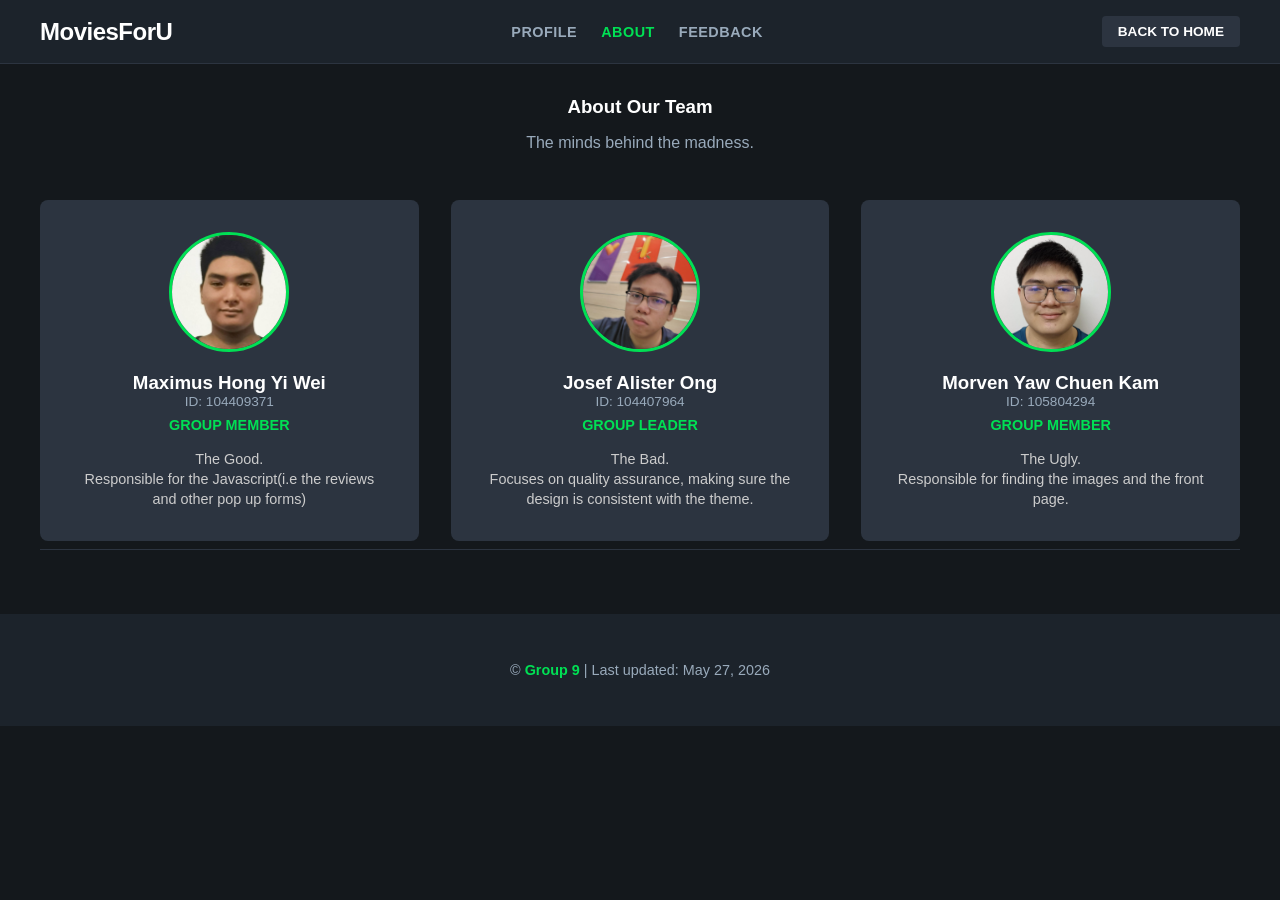
==== commit 8e41bb0c: "Update aboutus.html" ====
--- a/aboutus.html
+++ b/aboutus.html
@@ -30,11 +30,7 @@
             <h1>About Our Team</h1>
             <p style="color: var(--text-main); margin-top: 1rem;">The minds behind the madness.</p>
             
-            <div style="margin-top: 15px;">
-                <a href="https://www.swinburne.edu.my/" target="_blank" style="color: var(--accent-green); text-decoration: underline; margin-right: 15px;">Swinburne University</a>
-                <a href="https://letterboxd.com" target="_blank" style="color: var(--accent-green); text-decoration: underline;">Inspired by Letterboxd</a>
-            </div>
-        </div>
+            
 
         <div class="team-grid">
             <div class="team-card">
@@ -42,7 +38,8 @@
                 <h3>Maximus Hong Yi Wei</h3>
                 <p class="student-id">ID: 104409371</p>
                 <p class="role">Group Member</p>
-                <p class="member-desc">Maximus handles the front-end layout and CSS fluid grid implementation, ensuring the site is responsive across devices.</p>
+                <p class="member-desc">The Good.</p>
+                <p class="member-desc">Responsible for the Javascript(i.e the reviews and other pop up forms)</p>
             </div>
 
             <div class="team-card">
@@ -50,7 +47,8 @@
                 <h3>Josef Alister Ong</h3>
                 <p class="student-id">ID: 104407964</p>
                 <p class="role">Group Leader</p>
-                <p class="member-desc">Josef oversees the project schedule, manages the GitHub repository, and programs the JavaScript form logic.</p>
+                <p class="member-desc">The Bad.</p>
+                <p class="member-desc">Focuses on quality assurance, making sure the design is consistent with the theme.</p>
             </div>
 
             <div class="team-card">
@@ -58,62 +56,8 @@
                 <h3>Morven Yaw Chuen Kam</h3>
                 <p class="student-id">ID: 105804294</p>
                 <p class="role">Group Member</p>
-                <p class="member-desc">Morven curates the media content, implements semantic HTML elements, and conducts quality assurance testing.</p>
-            </div>
-        </div>
-
-        <div style="margin-top: 4rem;">
-            <table class="academic-table">
-                <caption>Group 9 Project Timeline & Responsibilities</caption>
-                <thead>
-                    <tr>
-                        <th>Phase</th>
-                        <th>Task</th>
-                        <th>Assigned To</th>
-                        <th>Status</th>
-                    </tr>
-                </thead>
-                <tbody>
-                    <tr>
-                        <td rowspan="2">Phase 1: Design</td>
-                        <td>Wireframing</td>
-                        <td>Josef</td>
-                        <td>Completed</td>
-                    </tr>
-                    <tr>
-                        <td>Asset Collection</td>
-                        <td>Morven</td>
-                        <td>Completed</td>
-                    </tr>
-                    <tr>
-                        <td colspan="4" style="text-align: center; background-color: var(--bg-dark); font-style: italic;">Mid-Project Review</td>
-                    </tr>
-                    <tr>
-                        <td rowspan="2">Phase 2: Development</td>
-                        <td>HTML & CSS Construction</td>
-                        <td>Maximus</td>
-                        <td>Completed</td>
-                    </tr>
-                    <tr>
-                        <td>JavaScript Integration</td>
-                        <td>Josef & Morven</td>
-                        <td>Completed</td>
-                    </tr>
-                </tbody>
-            </table>
-            
-            <div class="about-lists">
-                <h3>Key Features Implemented:</h3>
-                <ul>
-                    <li>Fluid Responsive Layout</li>
-                    <li>Dynamic JavaScript Forms</li>
-                    <li>Swinburne Academic Compliance:
-                        <ul>
-                            <li>Proper structural tags used.</li>
-                            <li>Form validation utilized.</li>
-                        </ul>
-                    </li>
-                </ul>
+                <p class="member-desc">The Ugly.</p>
+                <p class="member-desc">Responsible for finding the images and the front page.</p>
             </div>
         </div>
 
--- a/style.css
+++ b/style.css
@@ -69,7 +69,7 @@
     letter-spacing: -0.5px;
 }
 
-/* Unordered list styling for navigation (Assignment Requirement) */
+/* Unordered list styling for navigation  */
 ul.nav-links {
     list-style: none; /* Removes bullet points */
     display: flex;
@@ -399,7 +399,7 @@
     color: var(--accent-green);
 }
 
-/* Form Styling Additions for Assignment Requirements */
+/* Form Styling Additions */
 fieldset {
     border: 1px solid var(--text-main);
     border-radius: 8px;
@@ -450,7 +450,7 @@
     max-width: 450px;
     position: relative;
     box-shadow: 0 10px 30px rgba(0,0,0,0.8);
-    /* Slide up animation for complex CSS requirement */
+    /* Slide up animation  */
     animation: slideUp 0.3s ease-out;
 }
 
